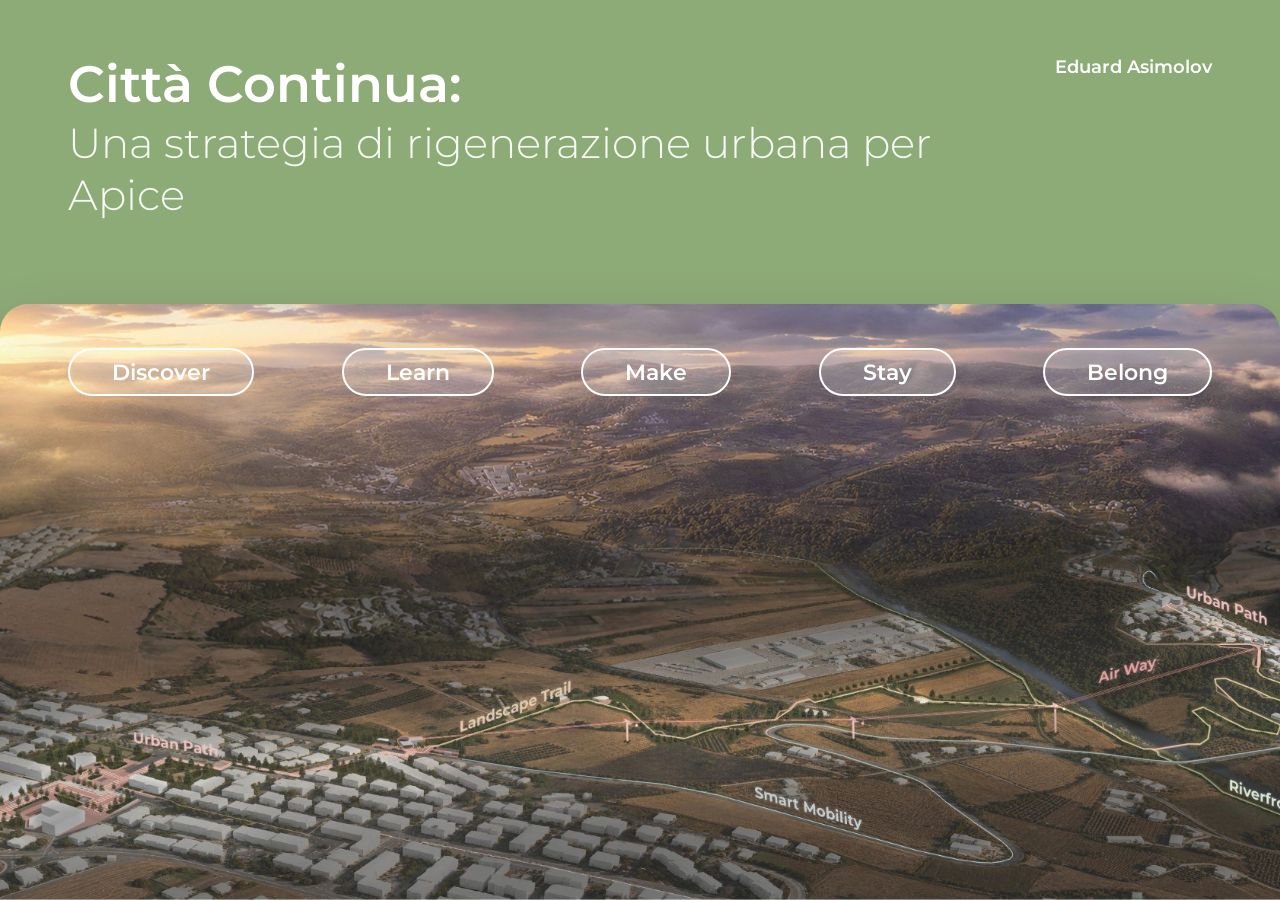
==== index.html @ 423f282b "Home: restore original hero/header proportions, swap intro in place of title Reverts the header/hero" ====
<!doctype html>
<html lang="it">
<head>
<meta charset="UTF-8">
<meta name="viewport" content="width=device-width, initial-scale=1.0">
<title>Città Continua — Una strategia di rigenerazione urbana per Apice</title>
<link rel="stylesheet" href="assets/css/style.css?v=14">
</head>
<body class="page-home">

  <header class="home-header">
    <div class="home-header__author">Eduard Asimolov</div>
    <div class="home-header__stack">
      <div class="home-header__title">
        <h1>Città Continua:</h1>
        <p>Una strategia di rigenerazione urbana per Apice</p>
      </div>
      <div class="home-intro">
        <h2 class="home-intro__title">Choose your way to take part</h2>
        <p class="home-intro__text">The project is presented through participation scenarios — different ways to enter, use and support the reconnected town.</p>
        <p class="home-intro__text">From a first visit to long-term belonging, each path reveals how Apice Vecchia, Apice Nuova and the landscape become part of one continuous city.</p>
      </div>
    </div>
  </header>

  <section class="hero">
    <div class="hero__frame">
      <img class="hero__img" src="assets/img/hero.jpg" alt="Vista aerea del paesaggio di Apice con i percorsi Urban Path, Air Way, Landscape Trail, Smart Mobility e Riverfront">
      <nav class="hero__nav" aria-label="Sezioni del progetto">
        <a class="pill" href="discover.html">Discover</a>
        <a class="pill" href="learn.html">Learn</a>
        <a class="pill" href="make.html">Make</a>
        <a class="pill" href="stay.html">Stay</a>
        <a class="pill" href="belong.html">Belong</a>
      </nav>
    </div>
  </section>

  <script src="assets/js/main.js?v=14"></script>
</body>
</html>
---- assets/css/style.css ----
@import url('https://fonts.googleapis.com/css2?family=Montserrat:ital,wght@0,300;0,400;0,500;0,600;0,700;1,300&display=swap');

:root {
  --green: #8dab77;
  --green-deep: #728f60;
  --green-light: #c6d8bb;
  --green-muted-text: #aec89f;
  --white: #ffffff;
  --ink: #1c1c1c;
  --body-text: #3f4a38;
  --radius-lg: 28px;
  --radius-md: 20px;
  --radius-pill: 999px;
  --container: 1240px;
}

* {
  box-sizing: border-box;
}

html {
  height: 100%;
  scroll-behavior: smooth;
}

body {
  margin: 0;
  font-family: 'Montserrat', sans-serif;
  font-weight: 300;
  background: var(--green);
  color: var(--white);
  min-height: 100vh;
}

img {
  max-width: 100%;
  display: block;
}

h1, h2, h3, .display {
  font-family: 'Montserrat', sans-serif;
  font-weight: 600;
  margin: 0;
}

a {
  text-decoration: none;
}

.wrap {
  max-width: var(--container);
  margin: 0 auto;
  padding: 0 48px;
}

/* ---------- Top bar (sub pages) ---------- */

.topbar {
  display: flex;
  align-items: center;
  justify-content: space-between;
  flex-wrap: wrap;
  gap: 24px;
  padding: 40px 48px 8px;
  max-width: var(--container);
  margin: 0 auto;
}

.back-pill {
  display: inline-flex;
  align-items: center;
  gap: 20px;
  border: 2px solid rgba(255, 255, 255, 0.85);
  border-radius: var(--radius-pill);
  padding: 11px 48px 11px 14px;
  color: var(--white);
  font-family: 'Montserrat', sans-serif;
  font-weight: 600;
  font-size: 1.96rem;
  transition: background 0.2s ease, color 0.2s ease;
}

.back-pill:hover {
  background: rgba(255, 255, 255, 0.14);
}

.back-pill .icon {
  width: 42px;
  height: 42px;
  border-radius: 50%;
  background: var(--white);
  color: var(--green-deep);
  display: flex;
  align-items: center;
  justify-content: center;
  flex-shrink: 0;
}

.back-pill .icon svg {
  width: 22px;
  height: 22px;
}

.page-subtitle {
  font-size: 1.05rem;
  font-weight: 300;
  color: rgba(255, 255, 255, 0.85);
  max-width: 620px;
  line-height: 1.5;
}

main {
  padding: 24px 0 100px;
}

/* ---------- Home page ---------- */

.home-header {
  flex: 0 0 auto;
  padding: 56px 48px 40px;
  max-width: var(--container);
  margin: 0 auto;
  width: 100%;
  position: relative;
}

.home-header__author {
  position: absolute;
  top: 56px;
  right: 48px;
  font-family: 'Montserrat', sans-serif;
  font-weight: 600;
  font-size: 1.1rem;
  color: var(--white);
}

.home-header__stack {
  position: relative;
}

.home-header h1 {
  font-size: 3.2rem;
  line-height: 1.1;
}

.home-header__title p {
  font-family: 'Montserrat', sans-serif;
  font-weight: 300;
  font-size: 2.6rem;
  line-height: 1.25;
  color: rgba(255, 255, 255, 0.92);
  margin-top: 6px;
  max-width: 900px;
}

.home-header__title {
  transition: opacity 0.5s ease, transform 0.5s ease;
}

.home-intro {
  position: absolute;
  top: 0;
  left: 0;
  right: 0;
  opacity: 0;
  transform: translateY(14px);
  transition: opacity 0.5s ease, transform 0.5s ease;
  pointer-events: none;
}

.home-header__stack.is-swapped .home-header__title {
  opacity: 0;
  transform: translateY(-14px);
  pointer-events: none;
}

.home-header__stack.is-swapped .home-intro {
  opacity: 1;
  transform: translateY(0);
  pointer-events: auto;
}

.home-intro__title {
  font-size: 1.5rem;
  font-weight: 600;
  line-height: 1.2;
  color: var(--white);
}

.home-intro__text {
  font-family: 'Montserrat', sans-serif;
  font-weight: 300;
  font-size: 1rem;
  line-height: 1.4;
  color: rgba(255, 255, 255, 0.85);
  margin: 8px 0 0;
}

@media (prefers-reduced-motion: reduce) {
  .home-header__title,
  .home-intro {
    transition: none;
  }
}

body.page-home {
  display: flex;
  flex-direction: column;
  height: 100%;
}

.hero {
  position: relative;
  flex: 1 1 auto;
  min-height: 0;
  margin: 0;
  padding: 0;
}

.hero__frame {
  position: relative;
  height: 100%;
  border-radius: var(--radius-lg) var(--radius-lg) 0 0;
  overflow: hidden;
  box-shadow: 0 30px 60px rgba(0, 0, 0, 0.25);
}

.hero__img {
  width: 100%;
  height: 100%;
  object-fit: cover;
  object-position: center 90%;
  display: block;
  transform-origin: center;
}

@media (prefers-reduced-motion: no-preference) {
  .hero__img {
    animation: heroZoom 22s ease-in-out infinite alternate;
  }
}

@keyframes heroZoom {
  from { transform: scale(1); }
  to   { transform: scale(1.03); }
}

.hero__nav {
  position: absolute;
  top: 44px;
  left: 50%;
  transform: translateX(-50%);
  width: 100%;
  max-width: var(--container);
  display: flex;
  justify-content: space-between;
  gap: 24px;
  flex-wrap: wrap;
  padding: 0 48px;
}

.pill {
  font-family: 'Montserrat', sans-serif;
  font-weight: 600;
  font-size: 1.35rem;
  color: var(--white);
  border: 2px solid var(--white);
  border-radius: var(--radius-pill);
  padding: 9px 42px;
  background: rgba(255, 255, 255, 0.18);
  transition: background 0.2s ease, color 0.2s ease, transform 0.2s ease;
}

.pill:hover {
  background: var(--white);
  color: var(--green-deep);
  transform: translateY(-2px);
}

@media (max-width: 900px) {
  body.page-home { display: block; }
  .home-header { padding-top: 96px; }
  .home-header__author { top: 40px; right: 48px; left: 48px; text-align: right; }
  .home-header__title p, .home-header h1 { font-size: 2rem; }
  .home-header__stack { display: block; }
  .home-header__title { opacity: 1 !important; transform: none !important; }
  .home-intro {
    position: static;
    margin-top: 24px;
    opacity: 1 !important;
    transform: none !important;
    pointer-events: auto;
  }
  .home-intro__title { font-size: 1.35rem; }
  .home-intro__text { font-size: 0.98rem; max-width: none; }
  .hero {
    flex: none;
    max-width: var(--container);
    margin: 0 auto 48px;
    padding: 0 48px;
  }
  .hero__frame { height: auto; border-radius: var(--radius-md); }
  .hero__img { height: auto; }
  .hero__nav { position: static; left: auto; transform: none; max-width: none; width: auto; justify-content: center; gap: 14px; margin-top: 20px; padding: 0; background: transparent; }
  .pill { font-size: 1rem; padding: 10px 22px; }
}

@media (max-width: 560px) {
  .wrap, .topbar, .home-header, .hero, .discover-track,
  .timeline, .make-grid, .stay-grid, .belong-wrap {
    padding-left: 24px;
    padding-right: 24px;
  }
  .home-header__author { left: 24px; right: 24px; }
}

/* ---------- Cards (generic white card) ---------- */

.card {
  background: var(--white);
  border-radius: var(--radius-md);
  color: var(--ink);
  overflow: hidden;
  box-shadow: 0 20px 40px rgba(0, 0, 0, 0.15);
}

.card__body {
  padding: 32px;
}

.card__title {
  font-family: 'Montserrat', sans-serif;
  font-weight: 400;
  font-size: 1.4rem;
  line-height: 1.35;
}

.card__title strong {
  display: block;
  font-family: 'Montserrat', sans-serif;
  font-weight: 600;
  font-size: 1.5rem;
  margin-top: 2px;
}

.card__text {
  margin-top: 18px;
  font-size: 0.95rem;
  line-height: 1.6;
  color: #4a4a4a;
}

/* ================= DISCOVER ================= */

.discover-main {
  display: flex;
  flex-direction: column;
  justify-content: center;
  height: calc(100vh - 330px);
}

.accordion {
  display: flex;
  align-items: stretch;
  gap: 10px;
  width: 100%;
  max-width: var(--container);
  margin: 0 auto;
  padding: 0 48px;
  flex: 1;
  min-height: 0;
}

.accordion-item {
  flex-grow: 1;
  flex-shrink: 1;
  flex-basis: 0%;
  border-radius: var(--radius-md);
  overflow: hidden;
  background: var(--green-light);
  box-shadow: 0 10px 24px rgba(0, 0, 0, 0.08);
  transition: flex-grow 0.45s ease, background 0.3s ease, box-shadow 0.3s ease;
}

.accordion-item.is-open {
  flex-grow: 2.33;
  background: var(--white);
  box-shadow: 0 24px 48px rgba(0, 0, 0, 0.28);
}

.accordion-item__toggle {
  all: unset;
  box-sizing: border-box;
  display: flex;
  align-items: stretch;
  width: 100%;
  height: 100%;
  cursor: pointer;
}

.accordion-item.is-open .accordion-item__toggle {
  cursor: default;
}

.accordion-item__text {
  flex: 1 1 auto;
  min-width: 0;
  overflow: hidden;
  padding: 32px 28px;
  display: flex;
  flex-direction: column;
}

.accordion-item__title {
  font-family: 'Montserrat', sans-serif;
  font-weight: 400;
  font-size: 1.4rem;
  line-height: 1.35;
  color: var(--green-deep);
  margin: 0;
  flex-shrink: 0;
}

.accordion-item__title strong {
  display: block;
  font-weight: 600;
  font-size: 1.5rem;
  margin-top: 2px;
  color: var(--green-deep);
}

.accordion-item.is-open .accordion-item__title,
.accordion-item.is-open .accordion-item__title strong {
  color: var(--ink);
}

.accordion-item__desc {
  display: none;
}

.accordion-item.is-open .accordion-item__desc {
  display: block;
  margin-top: 20px;
}

.accordion-item__desc p {
  font-size: 0.95rem;
  line-height: 1.6;
  color: #4a4a4a;
  margin: 0 0 14px;
}

.accordion-item__img {
  position: relative;
  flex: 0 0 0%;
  min-width: 0;
  opacity: 0;
  overflow: hidden;
  transition: flex-basis 0.45s ease, opacity 0.35s ease;
}

.accordion-item.is-open .accordion-item__img {
  flex-basis: 60%;
  opacity: 1;
}

.accordion-item__img img {
  width: 100%;
  height: 100%;
  object-fit: cover;
  object-position: center;
  filter: grayscale(1);
  display: block;
  border-top-left-radius: var(--radius-md);
  border-bottom-left-radius: var(--radius-md);
}

@media (max-width: 980px) {
  .discover-main { height: auto; }
  .accordion {
    flex-direction: column;
    height: auto;
  }
  .accordion-item {
    flex: 0 0 auto;
  }
  .accordion-item .accordion-item__toggle {
    height: auto;
    flex-direction: column;
  }
  .accordion-item__text {
    padding: 22px 24px;
  }
  .accordion-item__img {
    flex-basis: 0;
  }
  .accordion-item.is-open .accordion-item__img {
    flex: 0 0 auto;
    min-height: 220px;
  }
  .accordion-item__img img {
    border-radius: 0;
    border-bottom-left-radius: var(--radius-md);
    border-bottom-right-radius: var(--radius-md);
  }
}

/* ================= LEARN ================= */

.learn-main {
  display: flex;
  flex-direction: column;
  justify-content: center;
  gap: 64px;
  min-height: calc(100vh - 190px);
}

.timeline {
  width: 100%;
  max-width: var(--container);
  margin: 0 auto;
  padding: 0 48px;
}

.timeline__grid {
  position: relative;
  display: grid;
  grid-template-columns: repeat(12, 1fr);
  grid-template-rows: repeat(2, 110px);
  min-height: 320px;
  background-image: repeating-linear-gradient(
    to right,
    rgba(255, 255, 255, 0.35) 0,
    rgba(255, 255, 255, 0.35) 1.5px,
    transparent 1.5px,
    transparent calc(100% / 12)
  );
  background-size: calc(100% + 1.5px) 100%;
}

.timeline__grid::after {
  content: '';
  position: absolute;
  top: 0;
  bottom: 0;
  right: 0;
  width: 1.5px;
  background: rgba(255, 255, 255, 0.35);
}

.timeline__bar {
  align-self: center;
  height: 58px;
  margin: 0 -1px;
  border: 2px solid rgba(255, 255, 255, 0.85);
  background: #9bba87;
  border-radius: var(--radius-pill);
  display: flex;
  align-items: center;
  justify-content: center;
  font-family: 'Montserrat', sans-serif;
  font-weight: 600;
  font-size: 1.05rem;
  color: var(--white);
  padding: 0 20px;
  white-space: nowrap;
  z-index: 1;
  cursor: pointer;
  transition: background 0.2s ease, transform 0.2s ease;
}

.timeline__bar:hover {
  background: #a6c295;
}

.bar-restoration   { grid-row: 1; grid-column: 1 / 9; }
.bar-workshops-1    { grid-row: 1; grid-column: 11 / 13; }
.bar-workshops-2   { grid-row: 2; grid-column: 2 / 4; }
.bar-archaeological { grid-row: 2; grid-column: 5 / 12; }

.timeline__months {
  position: relative;
  height: 24px;
  margin-top: 20px;
}

.timeline__months span {
  position: absolute;
  top: 0;
  transform: translateX(-50%);
  font-family: 'Montserrat', sans-serif;
  font-weight: 600;
  font-size: 1.1rem;
  white-space: nowrap;
}

.timeline__months span:first-child {
  left: calc(100% / 24);
}

.timeline__months span:last-child {
  left: calc(100% - 100% / 24);
}

.timeline__months span:not(:first-child):not(:last-child) {
  display: none;
}

@keyframes barPulse {
  0%, 100% { box-shadow: 0 0 0 0 rgba(255, 255, 255, 0); }
  30% { box-shadow: 0 0 0 8px rgba(255, 255, 255, 0.35); }
}

.card.is-pulsing {
  animation: barPulse 0.9s ease;
}

.learn-grid {
  max-width: var(--container);
  margin: 0 auto;
  padding: 0 48px;
  display: grid;
  grid-template-columns: repeat(3, 1fr);
  gap: 28px;
}

.learn-card__period {
  display: inline-block;
  font-family: 'Montserrat', sans-serif;
  font-weight: 600;
  font-size: 0.8rem;
  color: var(--green-deep);
  background: var(--green-light);
  border-radius: var(--radius-pill);
  padding: 6px 16px;
  margin-bottom: 16px;
}

.learn-card__title {
  font-family: 'Montserrat', sans-serif;
  font-weight: 600;
  font-size: 1.4rem;
  color: var(--ink);
  margin: 0;
}

.learn-card .card__text {
  margin-top: 10px;
}

@media (max-width: 980px) {
  .learn-main { min-height: 0; gap: 40px; }
  .learn-grid { grid-template-columns: 1fr; }
}

@media (max-width: 700px) {
  .timeline__bar { font-size: 0.85rem; padding: 0 12px; height: 46px; }
}

/* ================= MAKE ================= */

.make-grid {
  max-width: var(--container);
  margin: 24px auto 0;
  padding: 0 48px;
  display: grid;
  grid-template-columns: 1.2fr auto 1fr;
  gap: 36px;
  align-items: start;
}

.make-col {
  display: flex;
  flex-direction: column;
  gap: 28px;
}

.make-card {
  display: grid;
  grid-template-columns: 2fr 3fr;
  min-height: 280px;
}

.make-card .card__body {
  display: flex;
  flex-direction: column;
  justify-content: flex-start;
  padding-top: 20px;
}

.make-card__img img {
  width: 100%;
  height: 100%;
  object-fit: cover;
  border-top-left-radius: var(--radius-md);
  border-bottom-left-radius: var(--radius-md);
}

.make-bar {
  font-family: 'Montserrat', sans-serif;
  font-size: 1.25rem;
  color: var(--green-deep);
  background: var(--green-light);
  border-radius: var(--radius-md);
  padding: 22px 28px;
  box-shadow: 0 10px 24px rgba(0, 0, 0, 0.08);
  transition: background 0.2s ease;
}

.make-bar strong {
  font-weight: 600;
}

.make-bar:hover {
  background: #d5e4cb;
}

.make-or {
  display: flex;
  align-items: center;
  justify-content: center;
  font-family: 'Montserrat', sans-serif;
  font-weight: 600;
  font-size: 1.4rem;
  padding-top: 120px;
}

.make-form {
  padding: 8px;
}

.make-form__field {
  position: relative;
}

.make-form textarea {
  width: 100%;
  min-height: 220px;
  border: none;
  resize: vertical;
  font-family: 'Montserrat', sans-serif;
  font-weight: 600;
  font-size: 1.15rem;
  color: var(--green-deep);
  padding: 24px 24px 24px 34px;
}

.make-form textarea::placeholder {
  color: var(--green-light);
  font-weight: 600;
}

.make-form textarea:focus {
  outline: none;
}

.fake-caret {
  position: absolute;
  left: 24px;
  top: 26px;
  width: 2px;
  height: 1.2em;
  background: var(--green-deep);
  animation: caretBlink 1s steps(1) infinite;
  pointer-events: none;
}

.make-form__field:has(textarea:focus) .fake-caret,
.make-form__field:has(textarea:not(:placeholder-shown)) .fake-caret {
  display: none;
}

@keyframes caretBlink {
  0%, 49% { opacity: 1; }
  50%, 100% { opacity: 0; }
}

.make-form__footer {
  display: flex;
  justify-content: flex-end;
  padding: 0 24px 20px;
}

.btn {
  font-family: 'Montserrat', sans-serif;
  font-weight: 600;
  font-size: 1rem;
  border: none;
  border-radius: var(--radius-pill);
  padding: 12px 30px;
  background: var(--green);
  color: var(--white);
  cursor: pointer;
  transition: background 0.2s ease;
}

.btn:hover {
  background: var(--green-deep);
}

.form-note {
  padding: 0 24px 20px;
  font-size: 0.9rem;
  color: var(--green-deep);
  min-height: 1.2em;
}

@media (max-width: 980px) {
  .make-grid { grid-template-columns: 1fr; }
  .make-or { padding-top: 0; }
  .make-card { grid-template-columns: 1fr; }
  .make-card__img { min-height: 220px; }
  .make-card__img img {
    border-radius: 0;
    border-bottom-left-radius: var(--radius-md);
    border-bottom-right-radius: var(--radius-md);
  }
}

/* ================= STAY ================= */

.stay-grid {
  max-width: var(--container);
  margin: 24px auto 0;
  padding: 0 48px;
  display: grid;
  grid-template-columns: repeat(3, 1fr);
  gap: 28px;
}

.stay-card {
  display: flex;
  flex-direction: column;
}

.stay-card .card__body {
  padding: 20px 28px 22px;
  height: 150px;
}

.stay-card__title {
  font-family: 'Montserrat', sans-serif;
  font-size: 1.25rem;
  font-weight: 400;
  line-height: 1.35;
}

.stay-card__title strong {
  display: block;
  font-family: 'Montserrat', sans-serif;
  font-weight: 600;
  font-size: 1.4rem;
  margin-top: 4px;
}

.stay-card__img {
  all: unset;
  position: relative;
  display: block;
  flex: 1;
  min-height: 260px;
  cursor: pointer;
  overflow: hidden;
}

.stay-card__img img {
  width: 100%;
  height: 100%;
  object-fit: cover;
  border-top-left-radius: var(--radius-md);
  border-top-right-radius: var(--radius-md);
  transition: filter 0.3s ease;
}

.stay-card__img:hover img {
  filter: brightness(0.9);
}

.stay-card__overlay {
  position: absolute;
  inset: 0;
  background: rgba(24, 32, 20, 0.78);
  opacity: 0;
  transition: opacity 0.3s ease;
  display: flex;
  align-items: center;
  padding: 30px 26px;
}

.stay-card__img[aria-expanded="true"] .stay-card__overlay {
  opacity: 1;
}

.stay-card__img[aria-expanded="true"] img {
  filter: brightness(0.55);
}

.stay-card__overlay ul {
  margin: 0;
  padding-left: 18px;
  color: var(--white);
  font-size: 0.9rem;
  line-height: 1.55;
  text-align: left;
}

.stay-card__overlay li + li {
  margin-top: 10px;
}

@media (max-width: 980px) {
  .stay-grid { grid-template-columns: 1fr; }
}

/* ================= BELONG ================= */

.belong-wrap {
  max-width: var(--container);
  margin: 24px auto 0;
  padding: 0 48px;
}

.belong-head {
  display: flex;
  align-items: baseline;
  justify-content: space-between;
  flex-wrap: wrap;
  gap: 20px;
  border-bottom: 1px solid rgba(255, 255, 255, 0.25);
  padding-bottom: 24px;
}

.belong-head h2 {
  font-size: 2.4rem;
}

.belong-tabs {
  display: flex;
  gap: 40px;
}

.belong-tabs span {
  font-family: 'Montserrat', sans-serif;
  font-weight: 600;
  font-size: 1.2rem;
  color: var(--green-muted-text);
}

.belong-body {
  display: grid;
  grid-template-columns: 1fr 2fr;
  gap: 60px;
  margin-top: 44px;
  align-items: start;
}

.belong-body p {
  font-size: 1.05rem;
  line-height: 1.7;
  color: rgba(255, 255, 255, 0.92);
  margin: 0 0 22px;
}

.belong-text__cta {
  font-family: 'Montserrat', sans-serif;
  font-weight: 600;
  font-size: 1.15rem;
  color: var(--white);
  margin-bottom: 0;
}

.form-success {
  animation: fadein 0.3s ease;
}

@keyframes fadein {
  from { opacity: 0; transform: translateY(-4px); }
  to { opacity: 1; transform: translateY(0); }
}

/* ---- Memory Atlas map ---- */

.atlas-map {
  position: relative;
  border-radius: var(--radius-md);
  overflow: hidden;
  background: var(--green-deep);
  box-shadow: 0 24px 48px rgba(0, 0, 0, 0.25);
}

.atlas-map__viewport {
  height: 470px;
  overflow: hidden;
  cursor: grab;
  touch-action: none;
}

.atlas-map__viewport.is-grabbing {
  cursor: grabbing;
}

.atlas-map__layer {
  position: relative;
  width: 100%;
  height: 100%;
  transform-origin: 0 0;
  will-change: transform;
}

.atlas-map__img {
  width: 100%;
  height: 100%;
  object-fit: cover;
  pointer-events: none;
  user-select: none;
}

.atlas-pin {
  position: absolute;
  width: 14px;
  height: 14px;
  margin: -7px 0 0 -7px;
  border-radius: 50%;
  background: var(--white);
  border: 3px solid var(--green-light);
  box-shadow: 0 2px 6px rgba(0, 0, 0, 0.35);
  animation: pinDrop 0.25s ease;
}

@keyframes pinDrop {
  from { transform: scale(0); }
  to { transform: scale(1); }
}

.atlas-zoom {
  position: absolute;
  right: 20px;
  bottom: 20px;
  display: flex;
  flex-direction: column;
  border-radius: var(--radius-md);
  overflow: hidden;
  box-shadow: 0 10px 24px rgba(0, 0, 0, 0.25);
}

.atlas-zoom__btn {
  width: 42px;
  height: 42px;
  border: none;
  background: var(--white);
  color: var(--green-deep);
  font-family: 'Montserrat', sans-serif;
  font-size: 1.3rem;
  font-weight: 600;
  cursor: pointer;
  transition: background 0.2s ease;
}

.atlas-zoom__btn:hover {
  background: var(--green-light);
}

.atlas-zoom__btn:first-child {
  border-bottom: 1px solid var(--green-light);
}

.atlas-popup {
  position: absolute;
  width: 240px;
  background: var(--white);
  border-radius: var(--radius-md);
  box-shadow: 0 16px 32px rgba(0, 0, 0, 0.3);
  padding: 14px;
  z-index: 5;
  animation: fadein 0.2s ease;
}

.atlas-popup__row {
  display: flex;
  align-items: center;
  gap: 8px;
}

.atlas-popup__row input {
  flex: 1;
  min-width: 0;
  border: none;
  border-bottom: 2px solid var(--green-light);
  font-family: 'Montserrat', sans-serif;
  font-size: 0.85rem;
  color: var(--green-deep);
  padding: 4px 2px;
}

.atlas-popup__row input::placeholder {
  color: #b7c9ac;
}

.atlas-popup__row input:focus {
  outline: none;
  border-bottom-color: var(--green);
}

.atlas-popup__photo {
  flex-shrink: 0;
  width: 30px;
  height: 30px;
  border-radius: 50%;
  border: none;
  background: var(--green-light);
  color: var(--green-deep);
  font-size: 1.1rem;
  line-height: 1;
  cursor: pointer;
  transition: background 0.2s ease, color 0.2s ease;
}

.atlas-popup__photo.is-active {
  background: var(--green);
  color: var(--white);
}

@media (max-width: 980px) {
  .belong-body { grid-template-columns: 1fr; gap: 30px; }
  .belong-tabs { display: none; }
  .atlas-map__viewport { height: 340px; }
}
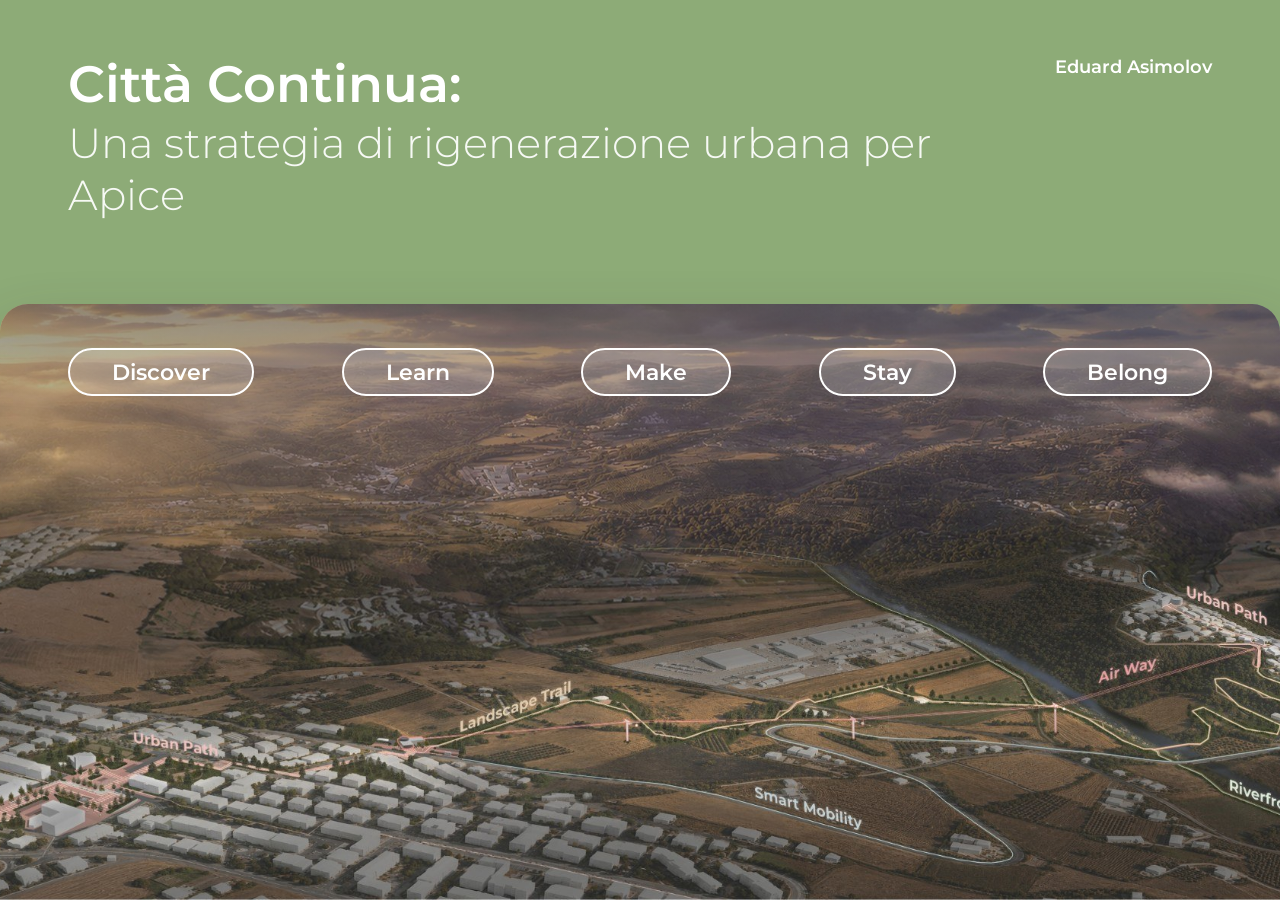
==== commit 09a5063f: "Design upgrade 2/4: warm hero-derived palette, photo grading, hero scrim, hover micro-interactions S" ====
--- a/index.html
+++ b/index.html
@@ -4,7 +4,7 @@
 <meta charset="UTF-8">
 <meta name="viewport" content="width=device-width, initial-scale=1.0">
 <title>Città Continua — Una strategia di rigenerazione urbana per Apice</title>
-<link rel="stylesheet" href="assets/css/style.css?v=14">
+<link rel="stylesheet" href="assets/css/style.css?v=16">
 </head>
 <body class="page-home">
 
@@ -36,6 +36,6 @@
     </div>
   </section>
 
-  <script src="assets/js/main.js?v=14"></script>
+  <script src="assets/js/main.js?v=16"></script>
 </body>
 </html>
--- a/assets/css/style.css
+++ b/assets/css/style.css
@@ -6,12 +6,22 @@
   --green-light: #c6d8bb;
   --green-muted-text: #aec89f;
   --white: #ffffff;
-  --ink: #1c1c1c;
+  --ink: #3A342E;
+  --ink-muted: #5c564e;
   --body-text: #3f4a38;
+  --accent: #A6714F;
+  --accent-deep: #8a5a3f;
+  --accent-tint: #efe2d5;
+  --accent-secondary: #6E6E56;
+  --surface: #F6F1E8;
   --radius-lg: 28px;
   --radius-md: 20px;
   --radius-pill: 999px;
   --container: 1240px;
+  --shadow-sm: 0 10px 24px rgba(58, 52, 46, 0.1);
+  --shadow-md: 0 20px 40px rgba(58, 52, 46, 0.16);
+  --shadow-lg: 0 24px 48px rgba(58, 52, 46, 0.26);
+  --photo-grade: sepia(0.28) saturate(1.25) brightness(0.99) contrast(1.03);
 }
 
 * {
@@ -51,6 +61,52 @@
   max-width: var(--container);
   margin: 0 auto;
   padding: 0 48px;
+}
+
+/* ---------- Sticky section nav (sub pages) ---------- */
+
+.site-nav {
+  position: sticky;
+  top: 0;
+  z-index: 30;
+  display: flex;
+  justify-content: center;
+  padding: 16px 48px;
+  background: rgba(114, 143, 96, 0.92);
+  backdrop-filter: blur(8px);
+  -webkit-backdrop-filter: blur(8px);
+}
+
+.site-nav__links {
+  display: flex;
+  flex-wrap: wrap;
+  justify-content: center;
+  gap: 8px;
+}
+
+.site-nav__link {
+  font-family: 'Montserrat', sans-serif;
+  font-weight: 600;
+  font-size: 0.92rem;
+  color: rgba(255, 255, 255, 0.78);
+  padding: 9px 22px;
+  border-radius: var(--radius-pill);
+  transition: background 0.2s ease, color 0.2s ease;
+}
+
+.site-nav__link:hover {
+  color: var(--white);
+  background: var(--accent);
+}
+
+.site-nav__link.is-active {
+  color: var(--accent);
+  background: var(--surface);
+}
+
+@media (max-width: 560px) {
+  .site-nav { padding: 14px 20px; }
+  .site-nav__link { font-size: 0.82rem; padding: 8px 16px; }
 }
 
 /* ---------- Top bar (sub pages) ---------- */
@@ -88,8 +144,8 @@
   width: 42px;
   height: 42px;
   border-radius: 50%;
-  background: var(--white);
-  color: var(--green-deep);
+  background: var(--surface);
+  color: var(--accent);
   display: flex;
   align-items: center;
   justify-content: center;
@@ -222,7 +278,15 @@
   height: 100%;
   border-radius: var(--radius-lg) var(--radius-lg) 0 0;
   overflow: hidden;
-  box-shadow: 0 30px 60px rgba(0, 0, 0, 0.25);
+  box-shadow: 0 30px 60px rgba(58, 52, 46, 0.3);
+}
+
+.hero__frame::before {
+  content: '';
+  position: absolute;
+  inset: 0;
+  background: linear-gradient(to bottom, rgba(58, 52, 46, 0.55) 0%, rgba(58, 52, 46, 0) 40%);
+  pointer-events: none;
 }
 
 .hero__img {
@@ -272,8 +336,9 @@
 }
 
 .pill:hover {
-  background: var(--white);
-  color: var(--green-deep);
+  background: var(--accent);
+  border-color: var(--accent);
+  color: var(--white);
   transform: translateY(-2px);
 }
 
@@ -317,11 +382,11 @@
 /* ---------- Cards (generic white card) ---------- */
 
 .card {
-  background: var(--white);
+  background: var(--surface);
   border-radius: var(--radius-md);
   color: var(--ink);
   overflow: hidden;
-  box-shadow: 0 20px 40px rgba(0, 0, 0, 0.15);
+  box-shadow: var(--shadow-md);
 }
 
 .card__body {
@@ -330,24 +395,31 @@
 
 .card__title {
   font-family: 'Montserrat', sans-serif;
-  font-weight: 400;
-  font-size: 1.4rem;
-  line-height: 1.35;
+  font-weight: 600;
+  font-size: 0.78rem;
+  line-height: 1.4;
+  letter-spacing: 0.07em;
+  text-transform: uppercase;
+  color: #7a7a7a;
 }
 
 .card__title strong {
   display: block;
   font-family: 'Montserrat', sans-serif;
-  font-weight: 600;
-  font-size: 1.5rem;
-  margin-top: 2px;
+  font-weight: 700;
+  font-size: 1.75rem;
+  line-height: 1.15;
+  letter-spacing: 0;
+  text-transform: none;
+  color: var(--ink);
+  margin-top: 6px;
 }
 
 .card__text {
   margin-top: 18px;
   font-size: 0.95rem;
   line-height: 1.6;
-  color: #4a4a4a;
+  color: var(--ink-muted);
 }
 
 /* ================= DISCOVER ================= */
@@ -356,7 +428,7 @@
   display: flex;
   flex-direction: column;
   justify-content: center;
-  height: calc(100vh - 330px);
+  height: calc(100vh - 396px);
 }
 
 .accordion {
@@ -378,14 +450,14 @@
   border-radius: var(--radius-md);
   overflow: hidden;
   background: var(--green-light);
-  box-shadow: 0 10px 24px rgba(0, 0, 0, 0.08);
+  box-shadow: var(--shadow-sm);
   transition: flex-grow 0.45s ease, background 0.3s ease, box-shadow 0.3s ease;
 }
 
 .accordion-item.is-open {
   flex-grow: 2.33;
-  background: var(--white);
-  box-shadow: 0 24px 48px rgba(0, 0, 0, 0.28);
+  background: var(--surface);
+  box-shadow: var(--shadow-lg);
 }
 
 .accordion-item__toggle {
@@ -406,27 +478,32 @@
   flex: 1 1 auto;
   min-width: 0;
   overflow: hidden;
-  padding: 32px 28px;
+  padding: 32px;
   display: flex;
   flex-direction: column;
 }
 
 .accordion-item__title {
   font-family: 'Montserrat', sans-serif;
-  font-weight: 400;
-  font-size: 1.4rem;
-  line-height: 1.35;
-  color: var(--green-deep);
+  font-weight: 600;
+  font-size: 0.78rem;
+  line-height: 1.4;
+  letter-spacing: 0.07em;
+  text-transform: uppercase;
+  color: var(--accent);
   margin: 0;
   flex-shrink: 0;
 }
 
 .accordion-item__title strong {
   display: block;
-  font-weight: 600;
-  font-size: 1.5rem;
-  margin-top: 2px;
-  color: var(--green-deep);
+  font-weight: 700;
+  font-size: 1.75rem;
+  line-height: 1.15;
+  letter-spacing: 0;
+  text-transform: none;
+  margin-top: 6px;
+  color: var(--accent);
 }
 
 .accordion-item.is-open .accordion-item__title,
@@ -446,7 +523,7 @@
 .accordion-item__desc p {
   font-size: 0.95rem;
   line-height: 1.6;
-  color: #4a4a4a;
+  color: var(--ink-muted);
   margin: 0 0 14px;
 }
 
@@ -469,10 +546,15 @@
   height: 100%;
   object-fit: cover;
   object-position: center;
-  filter: grayscale(1);
+  filter: var(--photo-grade);
   display: block;
   border-top-left-radius: var(--radius-md);
   border-bottom-left-radius: var(--radius-md);
+  transition: transform 0.3s ease;
+}
+
+.accordion-item.is-open:hover .accordion-item__img img {
+  transform: scale(1.03);
 }
 
 @media (max-width: 980px) {
@@ -512,7 +594,7 @@
   flex-direction: column;
   justify-content: center;
   gap: 64px;
-  min-height: calc(100vh - 190px);
+  min-height: calc(100vh - 256px);
 }
 
 .timeline {
@@ -553,7 +635,7 @@
   height: 58px;
   margin: 0 -1px;
   border: 2px solid rgba(255, 255, 255, 0.85);
-  background: #9bba87;
+  background: var(--accent);
   border-radius: var(--radius-pill);
   display: flex;
   align-items: center;
@@ -570,7 +652,17 @@
 }
 
 .timeline__bar:hover {
-  background: #a6c295;
+  background: var(--accent-deep);
+}
+
+.bar-workshops-1,
+.bar-workshops-2 {
+  background: var(--accent-secondary);
+}
+
+.bar-workshops-1:hover,
+.bar-workshops-2:hover {
+  background: #5e5e49;
 }
 
 .bar-restoration   { grid-row: 1; grid-column: 1 / 9; }
@@ -628,9 +720,11 @@
   display: inline-block;
   font-family: 'Montserrat', sans-serif;
   font-weight: 600;
-  font-size: 0.8rem;
-  color: var(--green-deep);
-  background: var(--green-light);
+  font-size: 0.72rem;
+  letter-spacing: 0.06em;
+  text-transform: uppercase;
+  color: var(--accent);
+  background: var(--accent-tint);
   border-radius: var(--radius-pill);
   padding: 6px 16px;
   margin-bottom: 16px;
@@ -638,8 +732,9 @@
 
 .learn-card__title {
   font-family: 'Montserrat', sans-serif;
-  font-weight: 600;
-  font-size: 1.4rem;
+  font-weight: 700;
+  font-size: 1.75rem;
+  line-height: 1.15;
   color: var(--ink);
   margin: 0;
 }
@@ -688,23 +783,33 @@
   padding-top: 20px;
 }
 
+.make-card__img {
+  overflow: hidden;
+}
+
 .make-card__img img {
   width: 100%;
   height: 100%;
   object-fit: cover;
   border-top-left-radius: var(--radius-md);
   border-bottom-left-radius: var(--radius-md);
+  filter: var(--photo-grade);
+  transition: transform 0.3s ease;
+}
+
+.make-card:hover .make-card__img img {
+  transform: scale(1.04);
 }
 
 .make-bar {
   font-family: 'Montserrat', sans-serif;
   font-size: 1.25rem;
-  color: var(--green-deep);
-  background: var(--green-light);
+  color: var(--accent);
+  background: var(--accent-tint);
   border-radius: var(--radius-md);
   padding: 22px 28px;
-  box-shadow: 0 10px 24px rgba(0, 0, 0, 0.08);
-  transition: background 0.2s ease;
+  box-shadow: var(--shadow-sm);
+  transition: background 0.2s ease, color 0.2s ease;
 }
 
 .make-bar strong {
@@ -712,7 +817,8 @@
 }
 
 .make-bar:hover {
-  background: #d5e4cb;
+  background: var(--accent);
+  color: var(--white);
 }
 
 .make-or {
@@ -741,12 +847,12 @@
   font-family: 'Montserrat', sans-serif;
   font-weight: 600;
   font-size: 1.15rem;
-  color: var(--green-deep);
+  color: var(--accent);
   padding: 24px 24px 24px 34px;
 }
 
 .make-form textarea::placeholder {
-  color: var(--green-light);
+  color: var(--accent-tint);
   font-weight: 600;
 }
 
@@ -760,7 +866,7 @@
   top: 26px;
   width: 2px;
   height: 1.2em;
-  background: var(--green-deep);
+  background: var(--accent);
   animation: caretBlink 1s steps(1) infinite;
   pointer-events: none;
 }
@@ -788,20 +894,20 @@
   border: none;
   border-radius: var(--radius-pill);
   padding: 12px 30px;
-  background: var(--green);
+  background: var(--accent);
   color: var(--white);
   cursor: pointer;
   transition: background 0.2s ease;
 }
 
 .btn:hover {
-  background: var(--green-deep);
+  background: var(--accent-deep);
 }
 
 .form-note {
   padding: 0 24px 20px;
   font-size: 0.9rem;
-  color: var(--green-deep);
+  color: var(--accent);
   min-height: 1.2em;
 }
 
@@ -834,31 +940,37 @@
 }
 
 .stay-card .card__body {
-  padding: 20px 28px 22px;
+  padding: 20px 32px 22px;
   height: 150px;
 }
 
 .stay-card__title {
   font-family: 'Montserrat', sans-serif;
-  font-size: 1.25rem;
-  font-weight: 400;
-  line-height: 1.35;
+  font-size: 0.76rem;
+  font-weight: 600;
+  line-height: 1.4;
+  letter-spacing: 0.07em;
+  text-transform: uppercase;
+  color: #7a7a7a;
 }
 
 .stay-card__title strong {
   display: block;
   font-family: 'Montserrat', sans-serif;
-  font-weight: 600;
-  font-size: 1.4rem;
-  margin-top: 4px;
+  font-weight: 700;
+  font-size: 1.5rem;
+  line-height: 1.15;
+  letter-spacing: 0;
+  text-transform: none;
+  color: var(--ink);
+  margin-top: 6px;
 }
 
 .stay-card__img {
   all: unset;
   position: relative;
   display: block;
-  flex: 1;
-  min-height: 260px;
+  aspect-ratio: 4 / 3;
   cursor: pointer;
   overflow: hidden;
 }
@@ -869,11 +981,13 @@
   object-fit: cover;
   border-top-left-radius: var(--radius-md);
   border-top-right-radius: var(--radius-md);
-  transition: filter 0.3s ease;
+  filter: var(--photo-grade);
+  transition: filter 0.3s ease, transform 0.3s ease;
 }
 
 .stay-card__img:hover img {
-  filter: brightness(0.9);
+  filter: var(--photo-grade) brightness(0.92);
+  transform: scale(1.04);
 }
 
 .stay-card__overlay {
@@ -892,16 +1006,32 @@
 }
 
 .stay-card__img[aria-expanded="true"] img {
-  filter: brightness(0.55);
+  filter: var(--photo-grade) brightness(0.55);
 }
 
 .stay-card__overlay ul {
   margin: 0;
-  padding-left: 18px;
+  padding: 0;
+  list-style: none;
   color: var(--white);
   font-size: 0.9rem;
   line-height: 1.55;
   text-align: left;
+}
+
+.stay-card__overlay li {
+  display: flex;
+  gap: 12px;
+}
+
+.stay-card__overlay li::before {
+  content: '';
+  flex: 0 0 auto;
+  width: 5px;
+  height: 5px;
+  margin-top: 0.6em;
+  border-radius: 50%;
+  background: var(--accent);
 }
 
 .stay-card__overlay li + li {
@@ -985,7 +1115,7 @@
   border-radius: var(--radius-md);
   overflow: hidden;
   background: var(--green-deep);
-  box-shadow: 0 24px 48px rgba(0, 0, 0, 0.25);
+  box-shadow: var(--shadow-lg);
 }
 
 .atlas-map__viewport {
@@ -1021,9 +1151,9 @@
   height: 14px;
   margin: -7px 0 0 -7px;
   border-radius: 50%;
-  background: var(--white);
-  border: 3px solid var(--green-light);
-  box-shadow: 0 2px 6px rgba(0, 0, 0, 0.35);
+  background: var(--surface);
+  border: 3px solid var(--accent-secondary);
+  box-shadow: 0 2px 6px rgba(58, 52, 46, 0.35);
   animation: pinDrop 0.25s ease;
 }
 
@@ -1040,15 +1170,15 @@
   flex-direction: column;
   border-radius: var(--radius-md);
   overflow: hidden;
-  box-shadow: 0 10px 24px rgba(0, 0, 0, 0.25);
+  box-shadow: 0 10px 24px rgba(58, 52, 46, 0.25);
 }
 
 .atlas-zoom__btn {
   width: 42px;
   height: 42px;
   border: none;
-  background: var(--white);
-  color: var(--green-deep);
+  background: var(--surface);
+  color: var(--accent);
   font-family: 'Montserrat', sans-serif;
   font-size: 1.3rem;
   font-weight: 600;
@@ -1057,19 +1187,19 @@
 }
 
 .atlas-zoom__btn:hover {
-  background: var(--green-light);
+  background: var(--accent-tint);
 }
 
 .atlas-zoom__btn:first-child {
-  border-bottom: 1px solid var(--green-light);
+  border-bottom: 1px solid var(--accent-tint);
 }
 
 .atlas-popup {
   position: absolute;
   width: 240px;
-  background: var(--white);
+  background: var(--surface);
   border-radius: var(--radius-md);
-  box-shadow: 0 16px 32px rgba(0, 0, 0, 0.3);
+  box-shadow: 0 16px 32px rgba(58, 52, 46, 0.3);
   padding: 14px;
   z-index: 5;
   animation: fadein 0.2s ease;
@@ -1085,20 +1215,20 @@
   flex: 1;
   min-width: 0;
   border: none;
-  border-bottom: 2px solid var(--green-light);
+  border-bottom: 2px solid var(--accent-tint);
   font-family: 'Montserrat', sans-serif;
   font-size: 0.85rem;
-  color: var(--green-deep);
+  color: var(--accent);
   padding: 4px 2px;
 }
 
 .atlas-popup__row input::placeholder {
-  color: #b7c9ac;
+  color: #c7b3a0;
 }
 
 .atlas-popup__row input:focus {
   outline: none;
-  border-bottom-color: var(--green);
+  border-bottom-color: var(--accent);
 }
 
 .atlas-popup__photo {
@@ -1107,8 +1237,8 @@
   height: 30px;
   border-radius: 50%;
   border: none;
-  background: var(--green-light);
-  color: var(--green-deep);
+  background: var(--accent-tint);
+  color: var(--accent);
   font-size: 1.1rem;
   line-height: 1;
   cursor: pointer;
@@ -1116,7 +1246,7 @@
 }
 
 .atlas-popup__photo.is-active {
-  background: var(--green);
+  background: var(--accent);
   color: var(--white);
 }
 
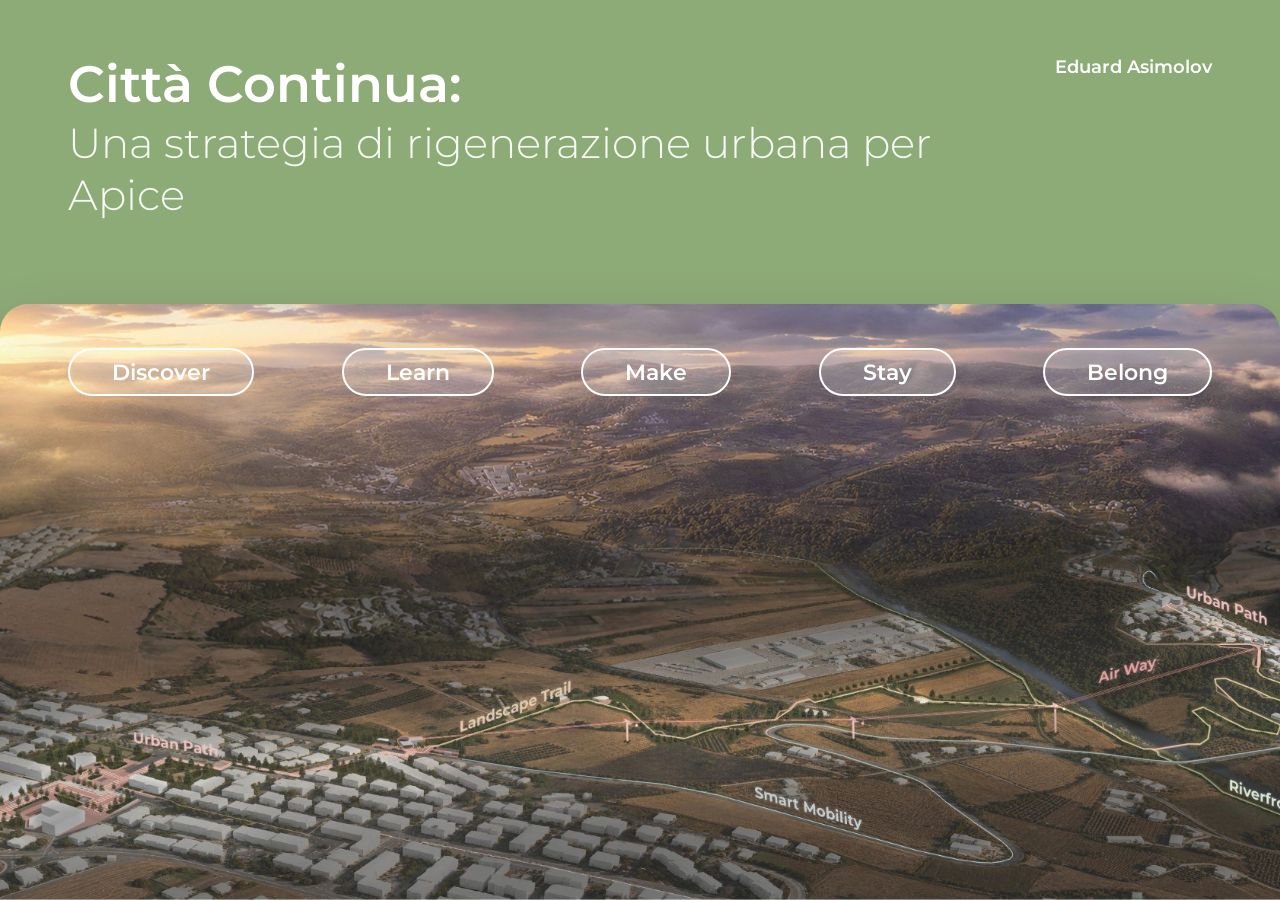
==== commit e15fd309: "Revert "Design upgrade 2/4: warm hero-derived palette, photo grading, hero scrim, hover micro-intera" ====
--- a/index.html
+++ b/index.html
@@ -4,7 +4,7 @@
 <meta charset="UTF-8">
 <meta name="viewport" content="width=device-width, initial-scale=1.0">
 <title>Città Continua — Una strategia di rigenerazione urbana per Apice</title>
-<link rel="stylesheet" href="assets/css/style.css?v=16">
+<link rel="stylesheet" href="assets/css/style.css?v=15">
 </head>
 <body class="page-home">
 
@@ -36,6 +36,6 @@
     </div>
   </section>
 
-  <script src="assets/js/main.js?v=16"></script>
+  <script src="assets/js/main.js?v=15"></script>
 </body>
 </html>
--- a/assets/css/style.css
+++ b/assets/css/style.css
@@ -6,22 +6,12 @@
   --green-light: #c6d8bb;
   --green-muted-text: #aec89f;
   --white: #ffffff;
-  --ink: #3A342E;
-  --ink-muted: #5c564e;
+  --ink: #1c1c1c;
   --body-text: #3f4a38;
-  --accent: #A6714F;
-  --accent-deep: #8a5a3f;
-  --accent-tint: #efe2d5;
-  --accent-secondary: #6E6E56;
-  --surface: #F6F1E8;
   --radius-lg: 28px;
   --radius-md: 20px;
   --radius-pill: 999px;
   --container: 1240px;
-  --shadow-sm: 0 10px 24px rgba(58, 52, 46, 0.1);
-  --shadow-md: 0 20px 40px rgba(58, 52, 46, 0.16);
-  --shadow-lg: 0 24px 48px rgba(58, 52, 46, 0.26);
-  --photo-grade: sepia(0.28) saturate(1.25) brightness(0.99) contrast(1.03);
 }
 
 * {
@@ -96,12 +86,12 @@
 
 .site-nav__link:hover {
   color: var(--white);
-  background: var(--accent);
+  background: rgba(255, 255, 255, 0.14);
 }
 
 .site-nav__link.is-active {
-  color: var(--accent);
-  background: var(--surface);
+  color: var(--green-deep);
+  background: var(--white);
 }
 
 @media (max-width: 560px) {
@@ -144,8 +134,8 @@
   width: 42px;
   height: 42px;
   border-radius: 50%;
-  background: var(--surface);
-  color: var(--accent);
+  background: var(--white);
+  color: var(--green-deep);
   display: flex;
   align-items: center;
   justify-content: center;
@@ -278,15 +268,7 @@
   height: 100%;
   border-radius: var(--radius-lg) var(--radius-lg) 0 0;
   overflow: hidden;
-  box-shadow: 0 30px 60px rgba(58, 52, 46, 0.3);
-}
-
-.hero__frame::before {
-  content: '';
-  position: absolute;
-  inset: 0;
-  background: linear-gradient(to bottom, rgba(58, 52, 46, 0.55) 0%, rgba(58, 52, 46, 0) 40%);
-  pointer-events: none;
+  box-shadow: 0 30px 60px rgba(0, 0, 0, 0.25);
 }
 
 .hero__img {
@@ -336,9 +318,8 @@
 }
 
 .pill:hover {
-  background: var(--accent);
-  border-color: var(--accent);
-  color: var(--white);
+  background: var(--white);
+  color: var(--green-deep);
   transform: translateY(-2px);
 }
 
@@ -382,11 +363,11 @@
 /* ---------- Cards (generic white card) ---------- */
 
 .card {
-  background: var(--surface);
+  background: var(--white);
   border-radius: var(--radius-md);
   color: var(--ink);
   overflow: hidden;
-  box-shadow: var(--shadow-md);
+  box-shadow: 0 20px 40px rgba(0, 0, 0, 0.15);
 }
 
 .card__body {
@@ -419,7 +400,7 @@
   margin-top: 18px;
   font-size: 0.95rem;
   line-height: 1.6;
-  color: var(--ink-muted);
+  color: #4a4a4a;
 }
 
 /* ================= DISCOVER ================= */
@@ -450,14 +431,14 @@
   border-radius: var(--radius-md);
   overflow: hidden;
   background: var(--green-light);
-  box-shadow: var(--shadow-sm);
+  box-shadow: 0 10px 24px rgba(0, 0, 0, 0.08);
   transition: flex-grow 0.45s ease, background 0.3s ease, box-shadow 0.3s ease;
 }
 
 .accordion-item.is-open {
   flex-grow: 2.33;
-  background: var(--surface);
-  box-shadow: var(--shadow-lg);
+  background: var(--white);
+  box-shadow: 0 24px 48px rgba(0, 0, 0, 0.28);
 }
 
 .accordion-item__toggle {
@@ -490,7 +471,7 @@
   line-height: 1.4;
   letter-spacing: 0.07em;
   text-transform: uppercase;
-  color: var(--accent);
+  color: var(--green-deep);
   margin: 0;
   flex-shrink: 0;
 }
@@ -503,7 +484,7 @@
   letter-spacing: 0;
   text-transform: none;
   margin-top: 6px;
-  color: var(--accent);
+  color: var(--green-deep);
 }
 
 .accordion-item.is-open .accordion-item__title,
@@ -523,7 +504,7 @@
 .accordion-item__desc p {
   font-size: 0.95rem;
   line-height: 1.6;
-  color: var(--ink-muted);
+  color: #4a4a4a;
   margin: 0 0 14px;
 }
 
@@ -546,15 +527,10 @@
   height: 100%;
   object-fit: cover;
   object-position: center;
-  filter: var(--photo-grade);
+  filter: grayscale(1);
   display: block;
   border-top-left-radius: var(--radius-md);
   border-bottom-left-radius: var(--radius-md);
-  transition: transform 0.3s ease;
-}
-
-.accordion-item.is-open:hover .accordion-item__img img {
-  transform: scale(1.03);
 }
 
 @media (max-width: 980px) {
@@ -635,7 +611,7 @@
   height: 58px;
   margin: 0 -1px;
   border: 2px solid rgba(255, 255, 255, 0.85);
-  background: var(--accent);
+  background: #9bba87;
   border-radius: var(--radius-pill);
   display: flex;
   align-items: center;
@@ -652,17 +628,7 @@
 }
 
 .timeline__bar:hover {
-  background: var(--accent-deep);
-}
-
-.bar-workshops-1,
-.bar-workshops-2 {
-  background: var(--accent-secondary);
-}
-
-.bar-workshops-1:hover,
-.bar-workshops-2:hover {
-  background: #5e5e49;
+  background: #a6c295;
 }
 
 .bar-restoration   { grid-row: 1; grid-column: 1 / 9; }
@@ -723,8 +689,8 @@
   font-size: 0.72rem;
   letter-spacing: 0.06em;
   text-transform: uppercase;
-  color: var(--accent);
-  background: var(--accent-tint);
+  color: var(--green-deep);
+  background: var(--green-light);
   border-radius: var(--radius-pill);
   padding: 6px 16px;
   margin-bottom: 16px;
@@ -783,33 +749,23 @@
   padding-top: 20px;
 }
 
-.make-card__img {
-  overflow: hidden;
-}
-
 .make-card__img img {
   width: 100%;
   height: 100%;
   object-fit: cover;
   border-top-left-radius: var(--radius-md);
   border-bottom-left-radius: var(--radius-md);
-  filter: var(--photo-grade);
-  transition: transform 0.3s ease;
-}
-
-.make-card:hover .make-card__img img {
-  transform: scale(1.04);
 }
 
 .make-bar {
   font-family: 'Montserrat', sans-serif;
   font-size: 1.25rem;
-  color: var(--accent);
-  background: var(--accent-tint);
+  color: var(--green-deep);
+  background: var(--green-light);
   border-radius: var(--radius-md);
   padding: 22px 28px;
-  box-shadow: var(--shadow-sm);
-  transition: background 0.2s ease, color 0.2s ease;
+  box-shadow: 0 10px 24px rgba(0, 0, 0, 0.08);
+  transition: background 0.2s ease;
 }
 
 .make-bar strong {
@@ -817,8 +773,7 @@
 }
 
 .make-bar:hover {
-  background: var(--accent);
-  color: var(--white);
+  background: #d5e4cb;
 }
 
 .make-or {
@@ -847,12 +802,12 @@
   font-family: 'Montserrat', sans-serif;
   font-weight: 600;
   font-size: 1.15rem;
-  color: var(--accent);
+  color: var(--green-deep);
   padding: 24px 24px 24px 34px;
 }
 
 .make-form textarea::placeholder {
-  color: var(--accent-tint);
+  color: var(--green-light);
   font-weight: 600;
 }
 
@@ -866,7 +821,7 @@
   top: 26px;
   width: 2px;
   height: 1.2em;
-  background: var(--accent);
+  background: var(--green-deep);
   animation: caretBlink 1s steps(1) infinite;
   pointer-events: none;
 }
@@ -894,20 +849,20 @@
   border: none;
   border-radius: var(--radius-pill);
   padding: 12px 30px;
-  background: var(--accent);
+  background: var(--green);
   color: var(--white);
   cursor: pointer;
   transition: background 0.2s ease;
 }
 
 .btn:hover {
-  background: var(--accent-deep);
+  background: var(--green-deep);
 }
 
 .form-note {
   padding: 0 24px 20px;
   font-size: 0.9rem;
-  color: var(--accent);
+  color: var(--green-deep);
   min-height: 1.2em;
 }
 
@@ -970,7 +925,8 @@
   all: unset;
   position: relative;
   display: block;
-  aspect-ratio: 4 / 3;
+  flex: 1;
+  min-height: 260px;
   cursor: pointer;
   overflow: hidden;
 }
@@ -981,13 +937,11 @@
   object-fit: cover;
   border-top-left-radius: var(--radius-md);
   border-top-right-radius: var(--radius-md);
-  filter: var(--photo-grade);
-  transition: filter 0.3s ease, transform 0.3s ease;
+  transition: filter 0.3s ease;
 }
 
 .stay-card__img:hover img {
-  filter: var(--photo-grade) brightness(0.92);
-  transform: scale(1.04);
+  filter: brightness(0.9);
 }
 
 .stay-card__overlay {
@@ -1006,7 +960,7 @@
 }
 
 .stay-card__img[aria-expanded="true"] img {
-  filter: var(--photo-grade) brightness(0.55);
+  filter: brightness(0.55);
 }
 
 .stay-card__overlay ul {
@@ -1031,7 +985,7 @@
   height: 5px;
   margin-top: 0.6em;
   border-radius: 50%;
-  background: var(--accent);
+  background: var(--green-light);
 }
 
 .stay-card__overlay li + li {
@@ -1115,7 +1069,7 @@
   border-radius: var(--radius-md);
   overflow: hidden;
   background: var(--green-deep);
-  box-shadow: var(--shadow-lg);
+  box-shadow: 0 24px 48px rgba(0, 0, 0, 0.25);
 }
 
 .atlas-map__viewport {
@@ -1151,9 +1105,9 @@
   height: 14px;
   margin: -7px 0 0 -7px;
   border-radius: 50%;
-  background: var(--surface);
-  border: 3px solid var(--accent-secondary);
-  box-shadow: 0 2px 6px rgba(58, 52, 46, 0.35);
+  background: var(--white);
+  border: 3px solid var(--green-light);
+  box-shadow: 0 2px 6px rgba(0, 0, 0, 0.35);
   animation: pinDrop 0.25s ease;
 }
 
@@ -1170,15 +1124,15 @@
   flex-direction: column;
   border-radius: var(--radius-md);
   overflow: hidden;
-  box-shadow: 0 10px 24px rgba(58, 52, 46, 0.25);
+  box-shadow: 0 10px 24px rgba(0, 0, 0, 0.25);
 }
 
 .atlas-zoom__btn {
   width: 42px;
   height: 42px;
   border: none;
-  background: var(--surface);
-  color: var(--accent);
+  background: var(--white);
+  color: var(--green-deep);
   font-family: 'Montserrat', sans-serif;
   font-size: 1.3rem;
   font-weight: 600;
@@ -1187,19 +1141,19 @@
 }
 
 .atlas-zoom__btn:hover {
-  background: var(--accent-tint);
+  background: var(--green-light);
 }
 
 .atlas-zoom__btn:first-child {
-  border-bottom: 1px solid var(--accent-tint);
+  border-bottom: 1px solid var(--green-light);
 }
 
 .atlas-popup {
   position: absolute;
   width: 240px;
-  background: var(--surface);
+  background: var(--white);
   border-radius: var(--radius-md);
-  box-shadow: 0 16px 32px rgba(58, 52, 46, 0.3);
+  box-shadow: 0 16px 32px rgba(0, 0, 0, 0.3);
   padding: 14px;
   z-index: 5;
   animation: fadein 0.2s ease;
@@ -1215,20 +1169,20 @@
   flex: 1;
   min-width: 0;
   border: none;
-  border-bottom: 2px solid var(--accent-tint);
+  border-bottom: 2px solid var(--green-light);
   font-family: 'Montserrat', sans-serif;
   font-size: 0.85rem;
-  color: var(--accent);
+  color: var(--green-deep);
   padding: 4px 2px;
 }
 
 .atlas-popup__row input::placeholder {
-  color: #c7b3a0;
+  color: #b7c9ac;
 }
 
 .atlas-popup__row input:focus {
   outline: none;
-  border-bottom-color: var(--accent);
+  border-bottom-color: var(--green);
 }
 
 .atlas-popup__photo {
@@ -1237,8 +1191,8 @@
   height: 30px;
   border-radius: 50%;
   border: none;
-  background: var(--accent-tint);
-  color: var(--accent);
+  background: var(--green-light);
+  color: var(--green-deep);
   font-size: 1.1rem;
   line-height: 1;
   cursor: pointer;
@@ -1246,7 +1200,7 @@
 }
 
 .atlas-popup__photo.is-active {
-  background: var(--accent);
+  background: var(--green);
   color: var(--white);
 }
 
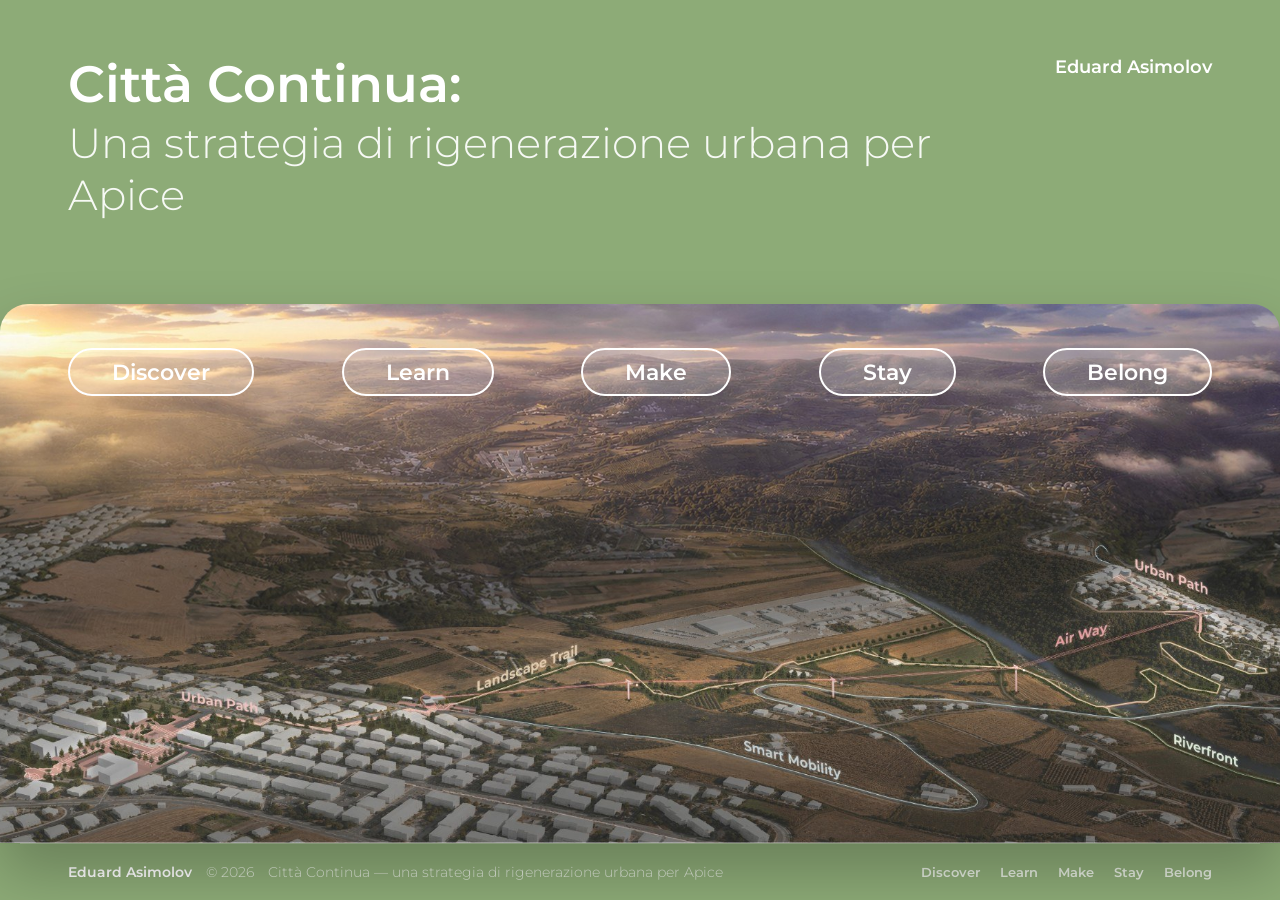
==== commit 136e4684: "Design upgrade 4/4: unified footer, consistency audit, mobile timeline fix Final of 4 external desig" ====
--- a/index.html
+++ b/index.html
@@ -4,7 +4,7 @@
 <meta charset="UTF-8">
 <meta name="viewport" content="width=device-width, initial-scale=1.0">
 <title>Città Continua — Una strategia di rigenerazione urbana per Apice</title>
-<link rel="stylesheet" href="assets/css/style.css?v=15">
+<link rel="stylesheet" href="assets/css/style.css?v=20">
 </head>
 <body class="page-home">
 
@@ -36,6 +36,23 @@
     </div>
   </section>
 
-  <script src="assets/js/main.js?v=15"></script>
+  <footer class="site-footer">
+    <div class="site-footer__inner">
+      <div class="site-footer__meta">
+        <span class="site-footer__author">Eduard Asimolov</span>
+        <span class="site-footer__year">© 2026</span>
+        <span class="site-footer__tagline">Città Continua — una strategia di rigenerazione urbana per Apice</span>
+      </div>
+      <nav class="site-footer__nav" aria-label="Sezioni del progetto">
+        <a href="discover.html">Discover</a>
+        <a href="learn.html">Learn</a>
+        <a href="make.html">Make</a>
+        <a href="stay.html">Stay</a>
+        <a href="belong.html">Belong</a>
+      </nav>
+    </div>
+  </footer>
+
+  <script src="assets/js/main.js?v=20"></script>
 </body>
 </html>
--- a/assets/css/style.css
+++ b/assets/css/style.css
@@ -611,7 +611,7 @@
   height: 58px;
   margin: 0 -1px;
   border: 2px solid rgba(255, 255, 255, 0.85);
-  background: #9bba87;
+  background: var(--green-deep);
   border-radius: var(--radius-pill);
   display: flex;
   align-items: center;
@@ -628,7 +628,17 @@
 }
 
 .timeline__bar:hover {
-  background: #a6c295;
+  background: #5f7a4e;
+}
+
+.bar-workshops-1,
+.bar-workshops-2 {
+  background: var(--green);
+}
+
+.bar-workshops-1:hover,
+.bar-workshops-2:hover {
+  background: var(--green-deep);
 }
 
 .bar-restoration   { grid-row: 1; grid-column: 1 / 9; }
@@ -718,6 +728,28 @@
   .timeline__bar { font-size: 0.85rem; padding: 0 12px; height: 46px; }
 }
 
+@media (max-width: 560px) {
+  .timeline__grid {
+    display: flex;
+    flex-direction: column;
+    gap: 10px;
+    background-image: none;
+    min-height: 0;
+  }
+  .timeline__grid::after { display: none; }
+  .timeline__bar {
+    grid-row: auto;
+    grid-column: auto;
+    width: 100%;
+    height: auto;
+    min-height: 46px;
+    padding: 12px 16px;
+    white-space: normal;
+    text-align: center;
+  }
+  .timeline__months { display: none; }
+}
+
 /* ================= MAKE ================= */
 
 .make-grid {
@@ -725,7 +757,7 @@
   margin: 24px auto 0;
   padding: 0 48px;
   display: grid;
-  grid-template-columns: 1.2fr auto 1fr;
+  grid-template-columns: 1.2fr 1fr;
   gap: 36px;
   align-items: start;
 }
@@ -776,34 +808,58 @@
   background: #d5e4cb;
 }
 
-.make-or {
+.make-cta {
+  background: var(--green-light);
+  border-radius: var(--radius-md);
+  padding: 28px;
+  display: flex;
+  flex-direction: column;
+  gap: 18px;
+}
+
+.make-cta__label {
   display: flex;
   align-items: center;
-  justify-content: center;
-  font-family: 'Montserrat', sans-serif;
-  font-weight: 600;
-  font-size: 1.4rem;
-  padding-top: 120px;
+  gap: 14px;
+  font-family: 'Montserrat', sans-serif;
+  font-weight: 600;
+  font-size: 0.8rem;
+  letter-spacing: 0.08em;
+  text-transform: uppercase;
+  color: var(--green-deep);
+}
+
+.make-cta__label::after {
+  content: '';
+  flex: 1;
+  height: 1px;
+  background: rgba(114, 143, 96, 0.3);
 }
 
 .make-form {
-  padding: 8px;
+  display: flex;
+  flex-direction: column;
+  gap: 14px;
 }
 
 .make-form__field {
   position: relative;
+  background: var(--white);
+  border-radius: var(--radius-md);
+  overflow: hidden;
 }
 
 .make-form textarea {
   width: 100%;
-  min-height: 220px;
+  min-height: 150px;
   border: none;
   resize: vertical;
-  font-family: 'Montserrat', sans-serif;
-  font-weight: 600;
-  font-size: 1.15rem;
+  background: transparent;
+  font-family: 'Montserrat', sans-serif;
+  font-weight: 600;
+  font-size: 1.05rem;
   color: var(--green-deep);
-  padding: 24px 24px 24px 34px;
+  padding: 20px 20px 20px 30px;
 }
 
 .make-form textarea::placeholder {
@@ -817,8 +873,8 @@
 
 .fake-caret {
   position: absolute;
-  left: 24px;
-  top: 26px;
+  left: 20px;
+  top: 22px;
   width: 2px;
   height: 1.2em;
   background: var(--green-deep);
@@ -839,7 +895,6 @@
 .make-form__footer {
   display: flex;
   justify-content: flex-end;
-  padding: 0 24px 20px;
 }
 
 .btn {
@@ -860,7 +915,6 @@
 }
 
 .form-note {
-  padding: 0 24px 20px;
   font-size: 0.9rem;
   color: var(--green-deep);
   min-height: 1.2em;
@@ -868,7 +922,6 @@
 
 @media (max-width: 980px) {
   .make-grid { grid-template-columns: 1fr; }
-  .make-or { padding-top: 0; }
   .make-card { grid-template-columns: 1fr; }
   .make-card__img { min-height: 220px; }
   .make-card__img img {
@@ -1046,11 +1099,35 @@
 }
 
 .belong-text__cta {
+  display: flex;
+  align-items: center;
+  gap: 12px;
   font-family: 'Montserrat', sans-serif;
   font-weight: 600;
   font-size: 1.15rem;
   color: var(--white);
   margin-bottom: 0;
+}
+
+.belong-text__cta::before {
+  content: '';
+  flex-shrink: 0;
+  width: 10px;
+  height: 10px;
+  border-radius: 50%;
+  background: var(--white);
+  box-shadow: 0 0 0 0 rgba(255, 255, 255, 0.6);
+  animation: ctaPulse 1.8s ease-out infinite;
+}
+
+@keyframes ctaPulse {
+  0%   { box-shadow: 0 0 0 0 rgba(255, 255, 255, 0.55); }
+  70%  { box-shadow: 0 0 0 10px rgba(255, 255, 255, 0); }
+  100% { box-shadow: 0 0 0 0 rgba(255, 255, 255, 0); }
+}
+
+@media (prefers-reduced-motion: reduce) {
+  .belong-text__cta::before { animation: none; }
 }
 
 .form-success {
@@ -1105,15 +1182,33 @@
   height: 14px;
   margin: -7px 0 0 -7px;
   border-radius: 50%;
-  background: var(--white);
-  border: 3px solid var(--green-light);
+  background: var(--green-deep);
+  border: 3px solid var(--white);
   box-shadow: 0 2px 6px rgba(0, 0, 0, 0.35);
   animation: pinDrop 0.25s ease;
+}
+
+.atlas-pin::after {
+  content: '';
+  position: absolute;
+  inset: -3px;
+  border-radius: 50%;
+  border: 2px solid var(--green-deep);
+  animation: pinPulse 1.8s ease-out 0.25s infinite;
 }
 
 @keyframes pinDrop {
   from { transform: scale(0); }
   to { transform: scale(1); }
+}
+
+@keyframes pinPulse {
+  0%   { transform: scale(1); opacity: 0.7; }
+  100% { transform: scale(2.2); opacity: 0; }
+}
+
+@media (prefers-reduced-motion: reduce) {
+  .atlas-pin::after { animation: none; }
 }
 
 .atlas-zoom {
@@ -1137,11 +1232,12 @@
   font-size: 1.3rem;
   font-weight: 600;
   cursor: pointer;
-  transition: background 0.2s ease;
+  transition: background 0.2s ease, color 0.2s ease;
 }
 
 .atlas-zoom__btn:hover {
-  background: var(--green-light);
+  background: var(--green-deep);
+  color: var(--white);
 }
 
 .atlas-zoom__btn:first-child {
@@ -1209,3 +1305,67 @@
   .belong-tabs { display: none; }
   .atlas-map__viewport { height: 340px; }
 }
+
+/* ---------- Site footer ---------- */
+
+.site-footer {
+  flex: 0 0 auto;
+  border-top: 1px solid rgba(255, 255, 255, 0.25);
+  max-width: var(--container);
+  margin: 0 auto;
+  padding: 20px 48px;
+  width: 100%;
+}
+
+.site-footer__inner {
+  display: flex;
+  align-items: center;
+  justify-content: space-between;
+  flex-wrap: wrap;
+  gap: 10px 32px;
+}
+
+.site-footer__meta {
+  display: flex;
+  align-items: baseline;
+  flex-wrap: wrap;
+  gap: 6px 14px;
+}
+
+.site-footer__author {
+  font-family: 'Montserrat', sans-serif;
+  font-weight: 600;
+  font-size: 0.85rem;
+  color: var(--white);
+}
+
+.site-footer__year,
+.site-footer__tagline {
+  font-family: 'Montserrat', sans-serif;
+  font-weight: 300;
+  font-size: 0.85rem;
+  color: rgba(255, 255, 255, 0.7);
+}
+
+.site-footer__nav {
+  display: flex;
+  flex-wrap: wrap;
+  gap: 20px;
+}
+
+.site-footer__nav a {
+  font-family: 'Montserrat', sans-serif;
+  font-weight: 600;
+  font-size: 0.82rem;
+  color: rgba(255, 255, 255, 0.75);
+  transition: color 0.2s ease;
+}
+
+.site-footer__nav a:hover {
+  color: var(--white);
+}
+
+@media (max-width: 560px) {
+  .site-footer { padding: 18px 24px; }
+  .site-footer__inner { flex-direction: column; align-items: flex-start; }
+}
